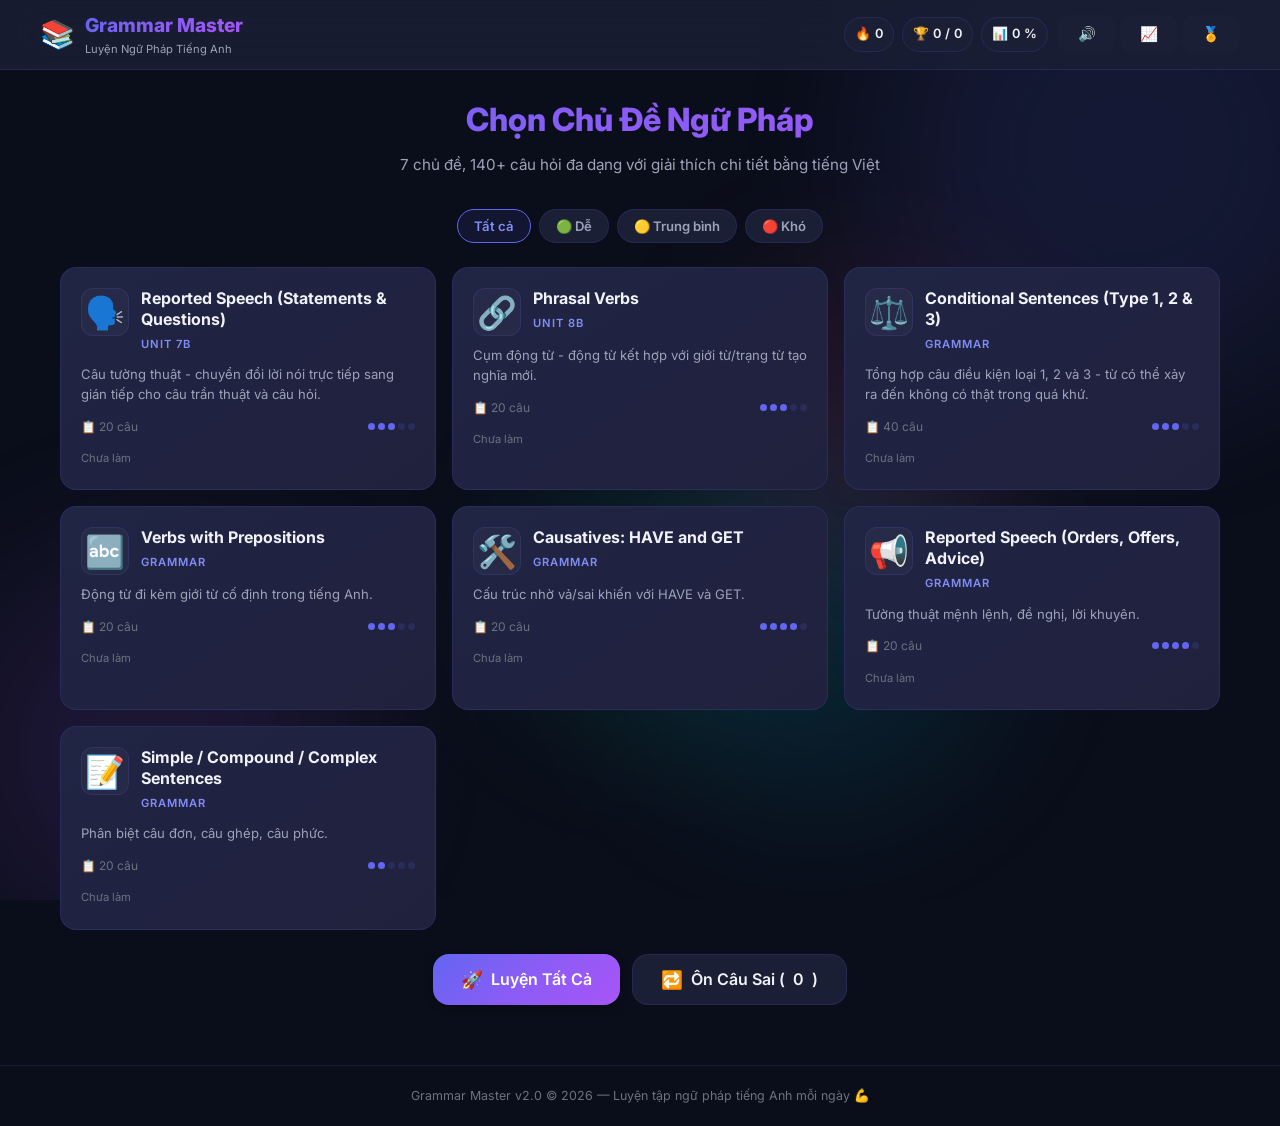
==== index.html @ b8d9f256 "Initial commit for Grammar Master v2.0" ====
<!DOCTYPE html>
<html lang="vi">
<head>
    <meta charset="UTF-8">
    <meta name="viewport" content="width=device-width, initial-scale=1.0">
    <title>Grammar Master | Luyện Ngữ Pháp Tiếng Anh</title>
    <meta name="description" content="Ứng dụng luyện tập ngữ pháp tiếng Anh với chấm điểm và giải thích chi tiết bằng tiếng Việt">
    <link rel="manifest" href="manifest.json">
    <meta name="theme-color" content="#6366f1">
    <meta name="apple-mobile-web-app-capable" content="yes">
    <link rel="preconnect" href="https://fonts.googleapis.com">
    <link rel="preconnect" href="https://fonts.gstatic.com" crossorigin>
    <link href="https://fonts.googleapis.com/css2?family=Inter:wght@300;400;500;600;700;800;900&display=swap" rel="stylesheet">
    <link rel="stylesheet" href="styles.css">
</head>
<body>
    <div class="bg-animation"><div class="floating-shape shape-1"></div><div class="floating-shape shape-2"></div><div class="floating-shape shape-3"></div><div class="floating-shape shape-4"></div><div class="floating-shape shape-5"></div></div>

    <!-- Achievement Toast -->
    <div class="achievement-toast hidden" id="achievementToast">
        <div class="achievement-toast-icon" id="achievementToastIcon">🏅</div>
        <div class="achievement-toast-content">
            <div class="achievement-toast-title" id="achievementToastTitle">Thành tích mới!</div>
            <div class="achievement-toast-desc" id="achievementToastDesc"></div>
        </div>
    </div>

    <!-- Header -->
    <header class="header" id="header">
        <div class="header-content">
            <div class="logo" onclick="backToTopics()" style="cursor:pointer">
                <div class="logo-icon">📚</div>
                <div class="logo-text">
                    <h1>Grammar Master</h1>
                    <p>Luyện Ngữ Pháp Tiếng Anh</p>
                </div>
            </div>
            <div class="header-right">
                <div class="header-stats" id="headerStats">
                    <div class="stat-badge"><span class="stat-icon">🔥</span><span id="streakCount">0</span></div>
                    <div class="stat-badge"><span class="stat-icon">🏆</span><span id="totalScore">0</span>/<span id="totalQuestions">0</span></div>
                    <div class="stat-badge"><span class="stat-icon">📊</span><span id="accuracy">0</span>%</div>
                </div>
                <div class="header-actions">
                    <button class="btn btn-icon-only" id="soundToggle" onclick="toggleSound()" title="Âm thanh">🔊</button>
                    <button class="btn btn-icon-only" id="statsBtn" onclick="showStatsPage()" title="Thống kê">📈</button>
                    <button class="btn btn-icon-only" id="achieveBtn" onclick="showAchievementsPage()" title="Thành tích">🏅</button>
                </div>
            </div>
        </div>
    </header>

    <main class="main-content">
        <!-- TOPIC SELECTION -->
        <section class="topic-selection" id="topicSelection">
            <div class="section-header">
                <h2 class="section-title">Chọn Chủ Đề Ngữ Pháp</h2>
                <p class="section-subtitle">7 chủ đề, 140+ câu hỏi đa dạng với giải thích chi tiết bằng tiếng Việt</p>
            </div>
            <!-- Difficulty Filter -->
            <div class="filter-bar" id="filterBar">
                <button class="filter-btn active" data-filter="all" onclick="setFilter('all')">Tất cả</button>
                <button class="filter-btn" data-filter="1" onclick="setFilter('1')">🟢 Dễ</button>
                <button class="filter-btn" data-filter="2" onclick="setFilter('2')">🟡 Trung bình</button>
                <button class="filter-btn" data-filter="3" onclick="setFilter('3')">🔴 Khó</button>
            </div>
            <div class="topic-grid" id="topicGrid"></div>
            <div class="action-buttons-row">
                <button class="btn btn-primary btn-xl" onclick="startPracticeAll()"><span class="btn-icon">🚀</span> Luyện Tất Cả</button>
                <button class="btn btn-secondary btn-xl" id="reviewWrongBtn" onclick="startReviewWrong()"><span class="btn-icon">🔁</span> Ôn Câu Sai (<span id="wrongCount">0</span>)</button>
            </div>
        </section>

        <!-- QUIZ SECTION -->
        <section class="quiz-section hidden" id="quizSection">
            <div class="quiz-header">
                <button class="btn btn-ghost" onclick="backToTopics()"><span>←</span> Quay Lại</button>
                <div class="quiz-topic-title" id="quizTopicTitle"></div>
                <div class="quiz-progress"><span id="currentQ">1</span>/<span id="totalQ">10</span></div>
            </div>
            <div class="theory-panel" id="theoryPanel">
                <div class="theory-toggle" onclick="toggleTheory()"><span class="theory-icon">📖</span><span>Xem Lý Thuyết</span><span class="toggle-arrow" id="toggleArrow">▼</span></div>
                <div class="theory-content hidden" id="theoryContent"></div>
            </div>
            <div class="progress-bar-container"><div class="progress-bar" id="progressBar" style="width:0%"></div></div>
            <!-- Streak indicator -->
            <div class="streak-indicator hidden" id="streakIndicator"><span id="streakText">🔥 2 câu đúng liên tiếp!</span></div>
            <!-- Question Card -->
            <div class="question-card" id="questionCard">
                <div class="question-header-row">
                    <div class="question-number" id="questionNumber">Câu 1</div>
                    <div class="difficulty-badge" id="difficultyBadge">🟢 Dễ</div>
                </div>
                <div class="question-text" id="questionText"></div>
                <div class="options-container" id="optionsContainer"></div>
                <div class="feedback-container hidden" id="feedbackContainer">
                    <div class="feedback-icon" id="feedbackIcon"></div>
                    <div class="feedback-text" id="feedbackText"></div>
                    <div class="explanation" id="explanation"></div>
                </div>
                <div class="question-actions"><button class="btn btn-primary hidden" id="nextBtn" onclick="nextQuestion()">Câu Tiếp Theo →</button></div>
            </div>
        </section>

        <!-- RESULTS SECTION -->
        <section class="results-section hidden" id="resultsSection">
            <div class="results-card">
                <div class="results-header">
                    <div class="results-emoji" id="resultsEmoji">🎉</div>
                    <h2 class="results-title" id="resultsTitle">Hoàn Thành!</h2>
                    <p class="results-subtitle" id="resultsSubtitle"></p>
                </div>
                <div class="results-stats">
                    <div class="result-stat"><div class="result-stat-value" id="resCorrect">0</div><div class="result-stat-label">Đúng ✅</div></div>
                    <div class="result-stat"><div class="result-stat-value" id="resWrong">0</div><div class="result-stat-label">Sai ❌</div></div>
                    <div class="result-stat"><div class="result-stat-value" id="resScore">0%</div><div class="result-stat-label">Điểm 📊</div></div>
                </div>
                <div class="score-ring-container">
                    <svg class="score-ring" viewBox="0 0 200 200">
                        <defs><linearGradient id="scoreGradient" x1="0%" y1="0%" x2="100%" y2="0%"><stop offset="0%" stop-color="#6366f1"/><stop offset="50%" stop-color="#8b5cf6"/><stop offset="100%" stop-color="#a855f7"/></linearGradient></defs>
                        <circle class="score-ring-bg" cx="100" cy="100" r="85"/>
                        <circle class="score-ring-fill" id="scoreRingFill" cx="100" cy="100" r="85"/>
                    </svg>
                    <div class="score-ring-text" id="scoreRingText">0%</div>
                </div>
                <div class="review-section">
                    <h3 class="review-title">📝 Xem Lại Các Câu Trả Lời</h3>
                    <div class="review-list" id="reviewList"></div>
                </div>
                <div class="results-actions">
                    <button class="btn btn-primary" onclick="retryQuiz()">🔄 Làm Lại</button>
                    <button class="btn btn-secondary" onclick="backToTopics()">📚 Chọn Chủ Đề Khác</button>
                </div>
            </div>
        </section>

        <!-- STATS PAGE -->
        <section class="stats-page hidden" id="statsPage">
            <div class="page-header"><button class="btn btn-ghost" onclick="backToTopics()">← Quay Lại</button><h2>📈 Thống Kê Tiến Bộ</h2></div>
            <div class="stats-overview" id="statsOverview"></div>
            <div class="stats-chart-container">
                <h3>Lịch sử điểm số</h3>
                <canvas id="progressChart" width="700" height="300"></canvas>
            </div>
            <div class="stats-by-topic" id="statsByTopic"></div>
        </section>

        <!-- ACHIEVEMENTS PAGE -->
        <section class="achievements-page hidden" id="achievementsPage">
            <div class="page-header"><button class="btn btn-ghost" onclick="backToTopics()">← Quay Lại</button><h2>🏅 Thành Tích</h2></div>
            <div class="achievements-grid" id="achievementsGrid"></div>
        </section>
    </main>

    <footer class="footer"><p>Grammar Master v2.0 © 2026 — Luyện tập ngữ pháp tiếng Anh mỗi ngày 💪</p></footer>
    <script src="sounds.js"></script>
    <script src="grammar-data.js"></script>
    <script src="app.js"></script>
    <script>if('serviceWorker' in navigator){navigator.serviceWorker.register('./sw.js');}</script>
</body>
</html>
---- styles.css ----
/* ============================================
   DESIGN SYSTEM
   ============================================ */
:root {
    --bg-primary:#0a0e1a; --bg-secondary:#111827; --bg-card:#1a1f35; --bg-card-hover:#222845;
    --bg-glass:rgba(26,31,53,0.85); --bg-glass-light:rgba(255,255,255,0.03);
    --text-primary:#f0f2f8; --text-secondary:#9ca3b8; --text-muted:#6b7280;
    --accent-primary:#6366f1; --accent-primary-light:#818cf8; --accent-primary-dark:#4f46e5;
    --accent-secondary:#06b6d4; --accent-green:#10b981; --accent-green-light:#34d399;
    --accent-red:#ef4444; --accent-red-light:#f87171; --accent-amber:#f59e0b;
    --accent-purple:#a855f7; --accent-pink:#ec4899;
    --gradient-primary:linear-gradient(135deg,#6366f1,#8b5cf6,#a855f7);
    --gradient-success:linear-gradient(135deg,#10b981,#06b6d4);
    --gradient-danger:linear-gradient(135deg,#ef4444,#ec4899);
    --border-color:rgba(99,102,241,0.15); --border-color-hover:rgba(99,102,241,0.35);
    --shadow-sm:0 2px 8px rgba(0,0,0,0.3); --shadow-md:0 4px 16px rgba(0,0,0,0.4);
    --shadow-lg:0 8px 32px rgba(0,0,0,0.5); --shadow-glow:0 0 30px rgba(99,102,241,0.15);
    --shadow-glow-green:0 0 20px rgba(16,185,129,0.2); --shadow-glow-red:0 0 20px rgba(239,68,68,0.2);
    --radius-sm:8px; --radius-md:12px; --radius-lg:16px; --radius-xl:24px; --radius-full:9999px;
    --transition-fast:150ms cubic-bezier(0.4,0,0.2,1); --transition-base:250ms cubic-bezier(0.4,0,0.2,1);
    --transition-smooth:400ms cubic-bezier(0.25,0.46,0.45,0.94);
}

*,*::before,*::after{margin:0;padding:0;box-sizing:border-box;}
html{scroll-behavior:smooth;-webkit-font-smoothing:antialiased;}
body{font-family:'Inter',-apple-system,sans-serif;background:var(--bg-primary);color:var(--text-primary);line-height:1.6;min-height:100vh;overflow-x:hidden;}

/* BG ANIMATION */
.bg-animation{position:fixed;top:0;left:0;width:100%;height:100%;z-index:0;pointer-events:none;overflow:hidden;}
.floating-shape{position:absolute;border-radius:50%;filter:blur(80px);opacity:0.12;animation:float 20s infinite ease-in-out;}
.shape-1{width:500px;height:500px;background:var(--accent-primary);top:-100px;right:-100px;}
.shape-2{width:400px;height:400px;background:var(--accent-purple);bottom:-50px;left:-50px;animation-delay:-5s;}
.shape-3{width:350px;height:350px;background:var(--accent-secondary);top:50%;left:50%;animation-delay:-10s;}
.shape-4{width:300px;height:300px;background:var(--accent-pink);top:30%;right:20%;animation-delay:-15s;}
.shape-5{width:250px;height:250px;background:var(--accent-green);bottom:20%;right:40%;animation-delay:-8s;}
@keyframes float{0%,100%{transform:translate(0,0) scale(1);}25%{transform:translate(50px,-80px) scale(1.1);}50%{transform:translate(-40px,60px) scale(0.95);}75%{transform:translate(70px,40px) scale(1.05);}}

/* HEADER */
.header{position:sticky;top:0;z-index:100;background:var(--bg-glass);backdrop-filter:blur(20px);border-bottom:1px solid var(--border-color);padding:10px 20px;}
.header-content{max-width:1200px;margin:0 auto;display:flex;align-items:center;justify-content:space-between;gap:12px;}
.logo{display:flex;align-items:center;gap:10px;}
.logo-icon{font-size:28px;animation:bounce-slow 3s ease-in-out infinite;}
@keyframes bounce-slow{0%,100%{transform:translateY(0);}50%{transform:translateY(-4px);}}
.logo-text h1{font-size:1.2rem;font-weight:800;background:var(--gradient-primary);-webkit-background-clip:text;-webkit-text-fill-color:transparent;background-clip:text;}
.logo-text p{font-size:0.7rem;color:var(--text-secondary);}
.header-right{display:flex;align-items:center;gap:10px;}
.header-stats{display:flex;gap:8px;}
.stat-badge{display:flex;align-items:center;gap:4px;background:var(--bg-card);border:1px solid var(--border-color);padding:6px 10px;border-radius:var(--radius-full);font-size:0.8rem;font-weight:600;}
.header-actions{display:flex;gap:4px;}
.btn-icon-only{background:var(--bg-card);border:1px solid var(--border-color);color:var(--text-primary);padding:6px 10px;border-radius:var(--radius-md);cursor:pointer;font-size:1rem;transition:all var(--transition-fast);}
.btn-icon-only:hover{border-color:var(--border-color-hover);background:var(--bg-card-hover);}

/* MAIN */
.main-content{position:relative;z-index:1;max-width:1200px;margin:0 auto;padding:24px 20px 60px;}
.hidden{display:none !important;}

/* SECTION HEADER */
.section-header{text-align:center;margin-bottom:32px;}
.section-title{font-size:2rem;font-weight:800;background:var(--gradient-primary);-webkit-background-clip:text;-webkit-text-fill-color:transparent;background-clip:text;margin-bottom:8px;}
.section-subtitle{font-size:0.95rem;color:var(--text-secondary);max-width:550px;margin:0 auto;}

/* FILTER BAR */
.filter-bar{display:flex;gap:8px;justify-content:center;margin-bottom:24px;flex-wrap:wrap;}
.filter-btn{padding:8px 16px;border-radius:var(--radius-full);border:1px solid var(--border-color);background:var(--bg-card);color:var(--text-secondary);cursor:pointer;font-family:'Inter',sans-serif;font-size:0.82rem;font-weight:600;transition:all var(--transition-fast);}
.filter-btn.active,.filter-btn:hover{border-color:var(--accent-primary);color:var(--accent-primary-light);background:rgba(99,102,241,0.1);}

/* TOPIC GRID */
.topic-grid{display:grid;grid-template-columns:repeat(auto-fill,minmax(300px,1fr));gap:16px;margin-bottom:24px;}
.topic-card{background:linear-gradient(145deg,rgba(99,102,241,0.08),rgba(168,85,247,0.04));background-color:var(--bg-card);border:1px solid var(--border-color);border-radius:var(--radius-lg);padding:20px;cursor:pointer;transition:all var(--transition-smooth);position:relative;overflow:hidden;}
.topic-card::before{content:'';position:absolute;top:0;left:0;right:0;height:3px;background:var(--gradient-primary);opacity:0;transition:opacity var(--transition-base);}
.topic-card:hover{transform:translateY(-4px);border-color:var(--border-color-hover);box-shadow:var(--shadow-glow);}
.topic-card:hover::before{opacity:1;}
.topic-card-header{display:flex;align-items:flex-start;gap:12px;margin-bottom:10px;}
.topic-emoji{font-size:2rem;width:48px;height:48px;display:flex;align-items:center;justify-content:center;background:var(--bg-glass-light);border-radius:var(--radius-md);border:1px solid var(--border-color);flex-shrink:0;}
.topic-info h3{font-size:1rem;font-weight:700;line-height:1.3;}
.topic-info .topic-unit{font-size:0.7rem;color:var(--accent-primary-light);font-weight:600;text-transform:uppercase;letter-spacing:1px;}
.topic-description{font-size:0.82rem;color:var(--text-secondary);line-height:1.5;margin-bottom:12px;}
.topic-meta{display:flex;align-items:center;justify-content:space-between;margin-bottom:8px;}
.topic-question-count{font-size:0.75rem;color:var(--text-muted);display:flex;align-items:center;gap:4px;}
.topic-difficulty{display:flex;gap:3px;}
.difficulty-dot{width:7px;height:7px;border-radius:50%;background:var(--border-color);}
.difficulty-dot.active{background:var(--accent-primary);}
.topic-completion{height:4px;background:rgba(99,102,241,0.1);border-radius:var(--radius-full);overflow:hidden;margin-bottom:4px;}
.completion-bar{height:100%;background:var(--gradient-primary);border-radius:var(--radius-full);transition:width 0.5s;}
.completion-text{font-size:0.7rem;color:var(--text-muted);}
.start-badge{display:inline-flex;font-size:0.75rem;font-weight:600;color:var(--accent-primary-light);opacity:0;transform:translateX(-8px);transition:all var(--transition-base);float:right;}
.topic-card:hover .start-badge{opacity:1;transform:translateX(0);}

/* ACTION BUTTONS */
.action-buttons-row{display:flex;gap:12px;justify-content:center;flex-wrap:wrap;margin-top:8px;}
.btn{display:inline-flex;align-items:center;gap:8px;padding:10px 20px;border:none;border-radius:var(--radius-md);font-family:'Inter',sans-serif;font-size:0.9rem;font-weight:600;cursor:pointer;transition:all var(--transition-base);outline:none;}
.btn:active{transform:scale(0.97);}
.btn-primary{background:var(--gradient-primary);color:white;box-shadow:var(--shadow-sm);}
.btn-primary:hover{box-shadow:var(--shadow-glow);transform:translateY(-2px);}
.btn-secondary{background:var(--bg-card);color:var(--text-primary);border:1px solid var(--border-color);}
.btn-secondary:hover{border-color:var(--border-color-hover);background:var(--bg-card-hover);}
.btn-ghost{background:transparent;color:var(--text-secondary);padding:8px 12px;}
.btn-ghost:hover{color:var(--text-primary);background:var(--bg-glass-light);}
.btn-xl{padding:14px 28px;font-size:1rem;border-radius:var(--radius-lg);}
.btn-icon{font-size:1.1em;}

/* QUIZ SECTION */
.quiz-section{max-width:780px;margin:0 auto;}
.quiz-header{display:flex;align-items:center;justify-content:space-between;margin-bottom:16px;flex-wrap:wrap;gap:8px;}
.quiz-topic-title{font-size:0.95rem;font-weight:700;}
.quiz-progress{font-size:0.85rem;font-weight:600;color:var(--accent-primary-light);background:var(--bg-card);border:1px solid var(--border-color);padding:5px 12px;border-radius:var(--radius-full);}

/* Theory */
.theory-panel{background:var(--bg-card);border:1px solid var(--border-color);border-radius:var(--radius-lg);margin-bottom:16px;overflow:hidden;}
.theory-toggle{display:flex;align-items:center;gap:10px;padding:12px 18px;cursor:pointer;font-size:0.88rem;font-weight:600;color:var(--accent-primary-light);transition:background var(--transition-fast);}
.theory-toggle:hover{background:var(--bg-glass-light);}
.toggle-arrow{margin-left:auto;transition:transform var(--transition-base);font-size:0.75rem;}
.toggle-arrow.rotated{transform:rotate(180deg);}
.theory-content{padding:0 18px 18px;font-size:0.85rem;color:var(--text-secondary);line-height:1.7;border-top:1px solid var(--border-color);padding-top:14px;}
.theory-content h4{color:var(--accent-primary-light);font-weight:700;margin:10px 0 5px;font-size:0.88rem;}
.theory-content h4:first-child{margin-top:0;}
.theory-content ul{padding-left:18px;margin:5px 0;}
.theory-content li{margin-bottom:3px;}
.theory-content .example{background:var(--bg-glass-light);border-left:3px solid var(--accent-primary);padding:8px 12px;border-radius:0 var(--radius-sm) var(--radius-sm) 0;margin:6px 0;font-style:italic;color:var(--text-primary);}
.theory-content .grammar-table{width:100%;border-collapse:collapse;margin:8px 0;}
.theory-content .grammar-table th,.theory-content .grammar-table td{border:1px solid var(--border-color);padding:6px 10px;text-align:left;font-size:0.82rem;}
.theory-content .grammar-table th{background:rgba(99,102,241,0.1);color:var(--accent-primary-light);font-weight:600;}

/* Progress Bar */
.progress-bar-container{height:4px;background:var(--bg-card);border-radius:var(--radius-full);margin-bottom:16px;overflow:hidden;}
.progress-bar{height:100%;background:var(--gradient-primary);border-radius:var(--radius-full);transition:width var(--transition-smooth);}

/* Streak Indicator */
.streak-indicator{text-align:center;padding:8px;margin-bottom:12px;background:rgba(245,158,11,0.1);border:1px solid rgba(245,158,11,0.3);border-radius:var(--radius-md);animation:pulse-glow 1s ease-in-out infinite;}
@keyframes pulse-glow{0%,100%{box-shadow:0 0 5px rgba(245,158,11,0.1);}50%{box-shadow:0 0 15px rgba(245,158,11,0.3);}}
#streakText{font-size:0.88rem;font-weight:700;color:var(--accent-amber);}

/* Question Card */
.question-card{background:var(--bg-card);border:1px solid var(--border-color);border-radius:var(--radius-xl);padding:28px;box-shadow:var(--shadow-md);animation:slideUp 0.4s ease;}
@keyframes slideUp{from{opacity:0;transform:translateY(20px);}to{opacity:1;transform:translateY(0);}}
.question-header-row{display:flex;justify-content:space-between;align-items:center;margin-bottom:12px;}
.question-number{font-size:0.75rem;font-weight:700;text-transform:uppercase;letter-spacing:1.5px;color:var(--accent-primary-light);}
.difficulty-badge{font-size:0.72rem;font-weight:700;padding:4px 10px;border-radius:var(--radius-full);}
.diff-1{background:rgba(16,185,129,0.1);color:var(--accent-green-light);}
.diff-2{background:rgba(245,158,11,0.1);color:var(--accent-amber);}
.diff-3{background:rgba(239,68,68,0.1);color:var(--accent-red-light);}
.question-text{font-size:1.1rem;font-weight:500;margin-bottom:20px;line-height:1.7;}
.q-topic-label{color:var(--accent-primary-light);font-size:0.8em;font-weight:600;}

/* Multiple Choice Options */
.options-container{display:flex;flex-direction:column;gap:10px;margin-bottom:16px;}
.option-btn{display:flex;align-items:center;gap:12px;width:100%;padding:12px 16px;background:var(--bg-glass-light);border:2px solid var(--border-color);border-radius:var(--radius-md);cursor:pointer;transition:all var(--transition-base);text-align:left;font-family:'Inter',sans-serif;font-size:0.92rem;color:var(--text-primary);}
.option-btn:hover:not(.disabled){border-color:var(--accent-primary);background:rgba(99,102,241,0.08);transform:translateX(4px);}
.option-letter{width:30px;height:30px;display:flex;align-items:center;justify-content:center;border-radius:var(--radius-sm);background:var(--bg-card);border:1px solid var(--border-color);font-weight:700;font-size:0.82rem;flex-shrink:0;transition:all var(--transition-base);}
.option-btn:hover:not(.disabled) .option-letter{background:var(--accent-primary);border-color:var(--accent-primary);color:white;}
.option-btn.correct{border-color:var(--accent-green);background:rgba(16,185,129,0.1);box-shadow:var(--shadow-glow-green);}
.option-btn.correct .option-letter{background:var(--accent-green);border-color:var(--accent-green);color:white;}
.option-btn.wrong{border-color:var(--accent-red);background:rgba(239,68,68,0.08);box-shadow:var(--shadow-glow-red);}
.option-btn.wrong .option-letter{background:var(--accent-red);border-color:var(--accent-red);color:white;}
.option-btn.disabled{cursor:default;opacity:0.6;}
.option-btn.correct.disabled,.option-btn.wrong.disabled{opacity:1;}

/* Fill Input */
.fill-input-container{margin-bottom:16px;}
.fill-input{width:100%;padding:12px 16px;background:var(--bg-glass-light);border:2px solid var(--border-color);border-radius:var(--radius-md);font-family:'Inter',sans-serif;font-size:1rem;color:var(--text-primary);outline:none;transition:all var(--transition-base);}
.fill-input:focus{border-color:var(--accent-primary);box-shadow:0 0 0 4px rgba(99,102,241,0.15);}
.fill-input.correct{border-color:var(--accent-green);box-shadow:var(--shadow-glow-green);}
.fill-input.wrong{border-color:var(--accent-red);box-shadow:var(--shadow-glow-red);}
.fill-submit-btn{margin-top:10px;}

/* Reorder */
.reorder-container{margin-bottom:16px;}
.reorder-bank,.reorder-answer{min-height:50px;padding:10px;border-radius:var(--radius-md);display:flex;flex-wrap:wrap;gap:8px;margin-bottom:10px;}
.reorder-bank{background:var(--bg-glass-light);border:2px dashed var(--border-color);}
.reorder-answer{background:rgba(99,102,241,0.05);border:2px solid var(--accent-primary);min-height:52px;}
.reorder-word{padding:8px 14px;background:var(--bg-card);border:1px solid var(--border-color);border-radius:var(--radius-sm);cursor:pointer;font-weight:600;font-size:0.88rem;transition:all var(--transition-fast);user-select:none;}
.reorder-word:hover{background:var(--bg-card-hover);border-color:var(--accent-primary);}

/* Matching */
.matching-container{margin-bottom:16px;}
.matching-columns{display:grid;grid-template-columns:1fr 1fr;gap:16px;margin-bottom:12px;}
.match-item{padding:10px 14px;background:var(--bg-glass-light);border:2px solid var(--border-color);border-radius:var(--radius-md);cursor:pointer;text-align:center;font-size:0.88rem;font-weight:500;transition:all var(--transition-fast);}
.match-item:hover:not(.matched){border-color:var(--accent-primary);background:rgba(99,102,241,0.08);}
.match-item.selected{border-color:var(--accent-amber);background:rgba(245,158,11,0.1);box-shadow:0 0 10px rgba(245,158,11,0.2);}
.match-item.matched{border-color:var(--accent-green);background:rgba(16,185,129,0.08);opacity:0.7;cursor:default;}
.match-left{margin-bottom:8px;}
.match-right{margin-bottom:8px;}
.match-line-text{font-size:0.82rem;color:var(--accent-green-light);padding:3px 0;font-weight:500;}

/* Feedback */
.feedback-container{padding:18px;border-radius:var(--radius-md);margin-top:14px;animation:fadeIn 0.3s ease;}
.feedback-container.correct-feedback{background:rgba(16,185,129,0.08);border:1px solid rgba(16,185,129,0.2);}
.feedback-container.wrong-feedback{background:rgba(239,68,68,0.06);border:1px solid rgba(239,68,68,0.15);}
@keyframes fadeIn{from{opacity:0;transform:translateY(8px);}to{opacity:1;transform:translateY(0);}}
.feedback-icon{font-size:1.6rem;margin-bottom:6px;}
.feedback-text{font-size:0.95rem;font-weight:700;margin-bottom:8px;}
.feedback-container.correct-feedback .feedback-text{color:var(--accent-green-light);}
.feedback-container.wrong-feedback .feedback-text{color:var(--accent-red-light);}
.explanation{font-size:0.85rem;color:var(--text-secondary);line-height:1.7;}
.explanation strong{color:var(--accent-primary-light);}
.explanation .correct-answer{display:inline;background:rgba(16,185,129,0.15);color:var(--accent-green-light);padding:1px 6px;border-radius:4px;font-weight:600;}
.question-actions{display:flex;justify-content:flex-end;margin-top:14px;}

/* RESULTS */
.results-section{max-width:700px;margin:0 auto;}
.results-card{background:var(--bg-card);border:1px solid var(--border-color);border-radius:var(--radius-xl);padding:36px 28px;box-shadow:var(--shadow-lg);animation:slideUp 0.5s ease;}
.results-header{text-align:center;margin-bottom:28px;}
.results-emoji{font-size:3.5rem;margin-bottom:10px;animation:bounce-slow 2s ease-in-out infinite;}
.results-title{font-size:1.8rem;font-weight:800;background:var(--gradient-primary);-webkit-background-clip:text;-webkit-text-fill-color:transparent;background-clip:text;margin-bottom:6px;}
.results-subtitle{font-size:1rem;color:var(--text-secondary);}
.results-stats{display:grid;grid-template-columns:repeat(3,1fr);gap:12px;margin-bottom:28px;}
.result-stat{text-align:center;padding:16px 10px;background:var(--bg-glass-light);border:1px solid var(--border-color);border-radius:var(--radius-md);}
.result-stat-value{font-size:1.8rem;font-weight:800;margin-bottom:2px;}
.result-stat-label{font-size:0.75rem;color:var(--text-secondary);}
.score-ring-container{position:relative;width:160px;height:160px;margin:0 auto 28px;}
.score-ring{width:100%;height:100%;transform:rotate(-90deg);}
.score-ring-bg{fill:none;stroke:var(--border-color);stroke-width:10;}
.score-ring-fill{fill:none;stroke:url(#scoreGradient);stroke-width:10;stroke-linecap:round;stroke-dasharray:534;stroke-dashoffset:534;transition:stroke-dashoffset 1.5s ease-out;}
.score-ring-text{position:absolute;top:50%;left:50%;transform:translate(-50%,-50%);font-size:2.2rem;font-weight:800;background:var(--gradient-primary);-webkit-background-clip:text;-webkit-text-fill-color:transparent;background-clip:text;}
.review-section{margin-top:20px;margin-bottom:24px;}
.review-title{font-size:1rem;font-weight:700;margin-bottom:12px;}
.review-list{display:flex;flex-direction:column;gap:10px;max-height:450px;overflow-y:auto;padding-right:6px;}
.review-list::-webkit-scrollbar{width:5px;}
.review-list::-webkit-scrollbar-track{background:var(--bg-glass-light);border-radius:3px;}
.review-list::-webkit-scrollbar-thumb{background:var(--border-color);border-radius:3px;}
.review-item{padding:14px;border-radius:var(--radius-md);border:1px solid var(--border-color);background:var(--bg-glass-light);}
.review-item.review-correct{border-left:4px solid var(--accent-green);}
.review-item.review-wrong{border-left:4px solid var(--accent-red);}
.review-item-header{display:flex;justify-content:space-between;margin-bottom:6px;}
.review-item-number{font-size:0.72rem;font-weight:700;color:var(--text-muted);text-transform:uppercase;letter-spacing:1px;}
.review-item-question{font-size:0.85rem;margin-bottom:8px;line-height:1.5;}
.review-item-answer{font-size:0.78rem;color:var(--text-secondary);line-height:1.5;}
.review-item-answer .your-answer{color:var(--accent-red-light);}
.review-item-answer .correct-answer-text{color:var(--accent-green-light);font-weight:600;}
.review-item-explanation{margin-top:6px;padding-top:6px;border-top:1px solid var(--border-color);font-size:0.78rem;color:var(--text-muted);line-height:1.5;}
.results-actions{display:flex;gap:10px;justify-content:center;flex-wrap:wrap;}

/* STATS PAGE */
.page-header{display:flex;align-items:center;gap:16px;margin-bottom:24px;}
.page-header h2{font-size:1.4rem;font-weight:800;background:var(--gradient-primary);-webkit-background-clip:text;-webkit-text-fill-color:transparent;background-clip:text;}
.stats-grid{display:grid;grid-template-columns:repeat(auto-fill,minmax(150px,1fr));gap:12px;margin-bottom:28px;}
.stat-card{text-align:center;padding:18px 10px;background:var(--bg-card);border:1px solid var(--border-color);border-radius:var(--radius-md);transition:all var(--transition-fast);}
.stat-card:hover{border-color:var(--border-color-hover);box-shadow:var(--shadow-glow);}
.stat-card-value{font-size:1.8rem;font-weight:800;background:var(--gradient-primary);-webkit-background-clip:text;-webkit-text-fill-color:transparent;background-clip:text;}
.stat-card-label{font-size:0.75rem;color:var(--text-secondary);margin-top:4px;}
.stats-chart-container{background:var(--bg-card);border:1px solid var(--border-color);border-radius:var(--radius-lg);padding:24px;margin-bottom:24px;}
.stats-chart-container h3{font-size:1rem;font-weight:700;margin-bottom:16px;color:var(--text-primary);}
.stats-chart-container canvas{width:100%!important;height:auto!important;}
.stats-by-topic h3{font-size:1rem;font-weight:700;margin-bottom:12px;}
.topic-stat-row{display:flex;justify-content:space-between;align-items:center;padding:10px 14px;background:var(--bg-card);border:1px solid var(--border-color);border-radius:var(--radius-md);margin-bottom:8px;}
.topic-stat-name{font-size:0.85rem;font-weight:600;}
.topic-stat-detail{font-size:0.78rem;color:var(--text-muted);}

/* ACHIEVEMENTS PAGE */
.achievements-grid{display:grid;grid-template-columns:repeat(auto-fill,minmax(280px,1fr));gap:12px;}
.achievement-card{display:flex;align-items:center;gap:14px;padding:18px;background:var(--bg-card);border:1px solid var(--border-color);border-radius:var(--radius-lg);transition:all var(--transition-base);}
.achievement-card.unlocked{border-color:rgba(16,185,129,0.3);background:rgba(16,185,129,0.03);}
.achievement-card.locked{opacity:0.5;}
.achievement-card.unlocked:hover{box-shadow:var(--shadow-glow-green);transform:translateY(-2px);}
.achievement-icon{font-size:2rem;width:48px;height:48px;display:flex;align-items:center;justify-content:center;background:var(--bg-glass-light);border-radius:var(--radius-md);flex-shrink:0;}
.achievement-info h4{font-size:0.92rem;font-weight:700;margin-bottom:2px;}
.achievement-info p{font-size:0.78rem;color:var(--text-secondary);}
.unlock-date{font-size:0.72rem;color:var(--accent-green-light);font-weight:600;}
.lock-text{font-size:0.72rem;color:var(--text-muted);}

/* ACHIEVEMENT TOAST */
.achievement-toast{position:fixed;top:80px;right:20px;z-index:200;display:flex;align-items:center;gap:12px;padding:14px 20px;background:var(--bg-card);border:1px solid rgba(16,185,129,0.4);border-radius:var(--radius-lg);box-shadow:0 8px 30px rgba(16,185,129,0.2);transform:translateX(120%);transition:transform 0.5s cubic-bezier(0.34,1.56,0.64,1);}
.achievement-toast.toast-show{transform:translateX(0);}
.achievement-toast-icon{font-size:2rem;}
.achievement-toast-title{font-size:0.9rem;font-weight:700;color:var(--accent-green-light);}
.achievement-toast-desc{font-size:0.78rem;color:var(--text-secondary);}

/* FOOTER */
.footer{position:relative;z-index:1;text-align:center;padding:20px;font-size:0.78rem;color:var(--text-muted);border-top:1px solid var(--border-color);}

/* ANIMATIONS */
.shake{animation:shake 0.5s ease-in-out;}
@keyframes shake{0%,100%{transform:translateX(0);}10%,30%,50%,70%,90%{transform:translateX(-4px);}20%,40%,60%,80%{transform:translateX(4px);}}
.pulse{animation:pulse 0.3s ease;}
@keyframes pulse{0%{transform:scale(1);}50%{transform:scale(1.03);}100%{transform:scale(1);}}
.confetti{position:fixed;top:-10px;z-index:1000;pointer-events:none;font-size:1.5rem;animation:confetti-fall 3s ease-in forwards;}
@keyframes confetti-fall{0%{opacity:1;transform:translateY(0) rotate(0deg);}100%{opacity:0;transform:translateY(100vh) rotate(720deg);}}

/* RESPONSIVE */
@media(max-width:768px){
    .section-title{font-size:1.5rem;}
    .topic-grid{grid-template-columns:1fr;}
    .quiz-topic-title{font-size:0.85rem;}
    .question-card{padding:18px;}
    .question-text{font-size:0.95rem;}
    .results-stats{grid-template-columns:1fr;gap:8px;}
    .stats-grid{grid-template-columns:repeat(2,1fr);}
    .header-stats{display:none;}
    .achievements-grid{grid-template-columns:1fr;}
    .matching-columns{grid-template-columns:1fr;}
}
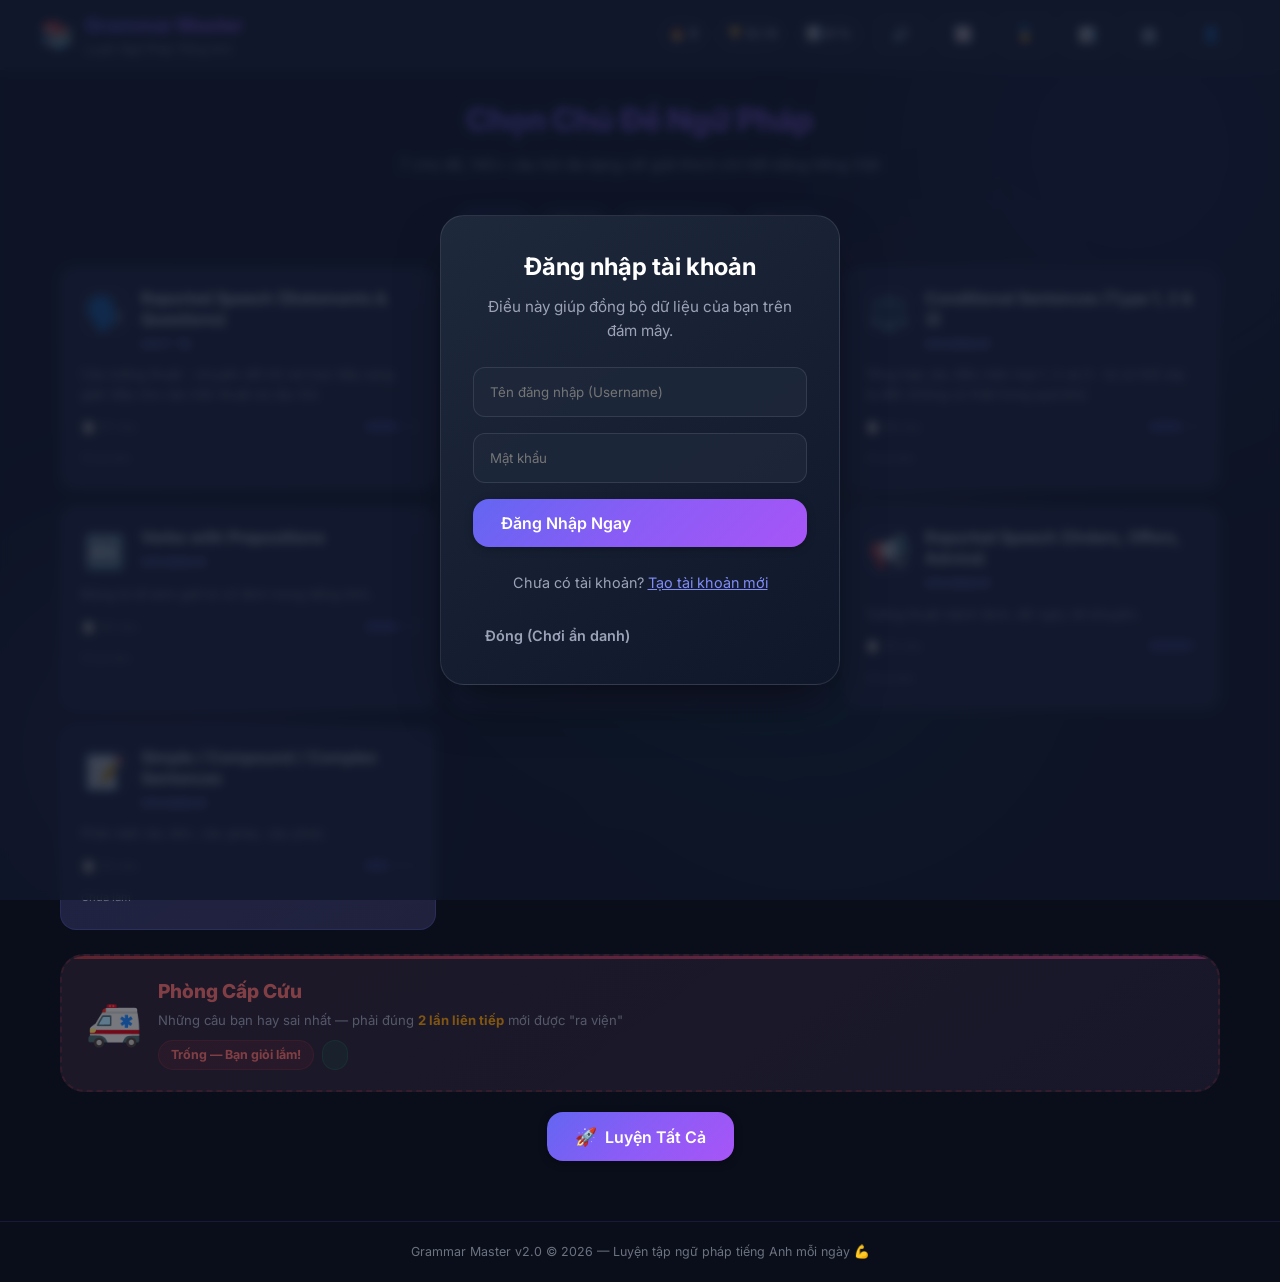
==== commit 678be994: "Add ER Room (Phòng Cấp Cứu) card & upgrade Web Speech API - Add prominent ER card on homepage showin" ====
--- a/index.html
+++ b/index.html
@@ -14,6 +14,32 @@
     <link rel="stylesheet" href="styles.css">
 </head>
 <body>
+    <!-- Auth Modal -->
+    <div class="auth-modal hidden" id="authModal">
+        <div class="auth-backdrop" onclick="closeAuth()"></div>
+        <div class="auth-card">
+            <h2 id="authTitle" style="color: #fff; margin-bottom: 0.5rem; text-align: center;">Đăng nhập tài khoản</h2>
+            <p id="authSubtitle" style="color: #9ca3b8; text-align: center; margin-bottom: 1.5rem; font-size: 0.95rem;">Điểu này giúp đồng bộ dữ liệu của bạn trên đám mây.</p>
+            <div class="auth-form" style="display: flex; flex-direction: column; gap: 1rem;">
+                <input type="text" id="authUsername" placeholder="Tên đăng nhập (Username)" autocomplete="off" style="padding: 1rem; border-radius: 0.75rem; border: 1px solid rgba(255,255,255,0.1); background: rgba(30,41,59,0.8); color: #fff; font-family: 'Inter';">
+                <input type="password" id="authPassword" placeholder="Mật khẩu" autocomplete="off" style="padding: 1rem; border-radius: 0.75rem; border: 1px solid rgba(255,255,255,0.1); background: rgba(30,41,59,0.8); color: #fff; font-family: 'Inter';">
+                <div class="auth-error hidden" id="authError" style="color: #ef4444; font-size: 0.85rem; text-align: center; padding: 0.5rem; background: rgba(239,68,68,0.1); border-radius: 0.5rem;">Lỗi</div>
+                <button class="btn btn-primary btn-xl" id="authSubmitBtn" onclick="submitAuth()">Đăng Nhập Ngay</button>
+                <div class="auth-switch" style="text-align: center; font-size: 0.9rem; color: #9ca3b8; margin-top: 0.5rem;">Chưa có tài khoản? <span class="auth-switch-link" onclick="toggleAuthMode()" style="color: #818cf8; cursor: pointer; text-decoration: underline;">Tạo tài khoản mới</span></div>
+                <button class="btn btn-ghost" onclick="closeAuth()" style="margin-top: 0.5rem;">Đóng (Chơi ẩn danh)</button>
+            </div>
+        </div>
+    </div>
+
+    <!-- Sync Toast -->
+    <div class="achievement-toast hidden" id="syncToast" style="bottom: 80px;">
+        <div class="achievement-toast-icon">☁️</div>
+        <div class="achievement-toast-content">
+            <div class="achievement-toast-title" id="syncToastTitle">Đồng bộ đám mây</div>
+            <div class="achievement-toast-desc" id="syncToastDesc">Đang cập nhật...</div>
+        </div>
+    </div>
+
     <div class="bg-animation"><div class="floating-shape shape-1"></div><div class="floating-shape shape-2"></div><div class="floating-shape shape-3"></div><div class="floating-shape shape-4"></div><div class="floating-shape shape-5"></div></div>
 
     <!-- Achievement Toast -->
@@ -45,6 +71,9 @@
                     <button class="btn btn-icon-only" id="soundToggle" onclick="toggleSound()" title="Âm thanh">🔊</button>
                     <button class="btn btn-icon-only" id="statsBtn" onclick="showStatsPage()" title="Thống kê">📈</button>
                     <button class="btn btn-icon-only" id="achieveBtn" onclick="showAchievementsPage()" title="Thành tích">🏅</button>
+                    <a href="dashboard.html" class="btn btn-icon-only" title="Dashboard" style="text-decoration:none; display:flex; align-items:center; justify-content:center;">📊</a>
+                    <a href="exams.html" class="btn btn-icon-only" title="Phòng luyện đề THPTQG" style="text-decoration:none; display:flex; align-items:center; justify-content:center;">🏛️</a>
+                    <button class="btn btn-icon-only" id="authBtn" onclick="openAuth()" title="Tài khoản thiết lập (Đồng bộ)">👤</button>
                 </div>
             </div>
         </div>
@@ -65,9 +94,22 @@
                 <button class="filter-btn" data-filter="3" onclick="setFilter('3')">🔴 Khó</button>
             </div>
             <div class="topic-grid" id="topicGrid"></div>
+            <!-- Phòng Cấp Cứu Card -->
+            <div class="er-card" id="erCard" onclick="startReviewWrong()">
+                <div class="er-card-icon">🚑</div>
+                <div class="er-card-content">
+                    <h3 class="er-card-title">Phòng Cấp Cứu</h3>
+                    <p class="er-card-desc">Những câu bạn hay sai nhất — phải đúng <strong>2 lần liên tiếp</strong> mới được "ra viện"</p>
+                    <div class="er-card-stats">
+                        <span class="er-stat-badge" id="erCount">0 câu đang kẹt</span>
+                        <span class="er-stat-badge er-stat-ready" id="erReady"></span>
+                    </div>
+                </div>
+                <div class="er-card-arrow">→</div>
+            </div>
+
             <div class="action-buttons-row">
                 <button class="btn btn-primary btn-xl" onclick="startPracticeAll()"><span class="btn-icon">🚀</span> Luyện Tất Cả</button>
-                <button class="btn btn-secondary btn-xl" id="reviewWrongBtn" onclick="startReviewWrong()"><span class="btn-icon">🔁</span> Ôn Câu Sai (<span id="wrongCount">0</span>)</button>
             </div>
         </section>
 
@@ -155,6 +197,7 @@
     <footer class="footer"><p>Grammar Master v2.0 © 2026 — Luyện tập ngữ pháp tiếng Anh mỗi ngày 💪</p></footer>
     <script src="sounds.js"></script>
     <script src="grammar-data.js"></script>
+    <script src="generated_bank.js"></script>
     <script src="app.js"></script>
     <script>if('serviceWorker' in navigator){navigator.serviceWorker.register('./sw.js');}</script>
 </body>
--- a/styles.css
+++ b/styles.css
@@ -86,6 +86,22 @@
 .start-badge{display:inline-flex;font-size:0.75rem;font-weight:600;color:var(--accent-primary-light);opacity:0;transform:translateX(-8px);transition:all var(--transition-base);float:right;}
 .topic-card:hover .start-badge{opacity:1;transform:translateX(0);}
 
+/* ER CARD (Phòng Cấp Cứu) */
+.er-card{display:flex;align-items:center;gap:16px;padding:20px 24px;margin-bottom:20px;background:linear-gradient(145deg,rgba(239,68,68,0.1),rgba(236,72,153,0.06));background-color:var(--bg-card);border:2px solid rgba(239,68,68,0.25);border-radius:var(--radius-xl);cursor:pointer;transition:all var(--transition-smooth);position:relative;overflow:hidden;}
+.er-card::before{content:'';position:absolute;top:0;left:0;right:0;height:3px;background:var(--gradient-danger);opacity:0.7;}
+.er-card:hover{transform:translateY(-4px);border-color:rgba(239,68,68,0.5);box-shadow:var(--shadow-glow-red);}
+.er-card-icon{font-size:2.8rem;flex-shrink:0;animation:bounce-slow 3s ease-in-out infinite;}
+.er-card-content{flex:1;min-width:0;}
+.er-card-title{font-size:1.2rem;font-weight:800;color:var(--accent-red-light);margin-bottom:4px;}
+.er-card-desc{font-size:0.82rem;color:var(--text-secondary);line-height:1.5;margin-bottom:10px;}
+.er-card-desc strong{color:var(--accent-amber);}
+.er-card-stats{display:flex;gap:8px;flex-wrap:wrap;}
+.er-stat-badge{font-size:0.78rem;font-weight:700;padding:4px 12px;border-radius:var(--radius-full);background:rgba(239,68,68,0.12);color:var(--accent-red-light);border:1px solid rgba(239,68,68,0.2);}
+.er-stat-ready{background:rgba(16,185,129,0.12);color:var(--accent-green-light);border-color:rgba(16,185,129,0.2);}
+.er-card-arrow{font-size:1.4rem;font-weight:800;color:var(--accent-red-light);opacity:0;transform:translateX(-8px);transition:all var(--transition-base);flex-shrink:0;}
+.er-card:hover .er-card-arrow{opacity:1;transform:translateX(0);}
+.er-card.er-empty{opacity:0.5;pointer-events:none;border-style:dashed;}
+
 /* ACTION BUTTONS */
 .action-buttons-row{display:flex;gap:12px;justify-content:center;flex-wrap:wrap;margin-top:8px;}
 .btn{display:inline-flex;align-items:center;gap:8px;padding:10px 20px;border:none;border-radius:var(--radius-md);font-family:'Inter',sans-serif;font-size:0.9rem;font-weight:600;cursor:pointer;transition:all var(--transition-base);outline:none;}
@@ -181,6 +197,12 @@
 .match-left{margin-bottom:8px;}
 .match-right{margin-bottom:8px;}
 .match-line-text{font-size:0.82rem;color:var(--accent-green-light);padding:3px 0;font-weight:500;}
+
+/* Speak Button */
+.speak-btn{cursor:pointer;font-size:1.1rem;filter:grayscale(0.3);transition:transform 0.1s,filter 0.2s;user-select:none;}
+.speak-btn:hover{transform:scale(1.25);filter:grayscale(0);}
+.speak-btn:active{transform:scale(0.95);}
+.speak-btn-mini{font-size:0.85rem;margin-right:2px;}
 
 /* Feedback */
 .feedback-container{padding:18px;border-radius:var(--radius-md);margin-top:14px;animation:fadeIn 0.3s ease;}
@@ -289,3 +311,44 @@
     .achievements-grid{grid-template-columns:1fr;}
     .matching-columns{grid-template-columns:1fr;}
 }
+
+/* Auth Modal Styles */
+.auth-modal {
+    position: fixed;
+    top: 0; left: 0; right: 0; bottom: 0;
+    z-index: 1000;
+    display: flex;
+    align-items: center;
+    justify-content: center;
+    opacity: 1;
+    transition: opacity 0.3s ease;
+}
+.auth-modal.hidden {
+    opacity: 0;
+    pointer-events: none;
+}
+.auth-backdrop {
+    position: absolute;
+    top: 0; left: 0; right: 0; bottom: 0;
+    background: rgba(15, 23, 42, 0.8);
+    backdrop-filter: blur(5px);
+}
+.auth-card {
+    position: relative;
+    background: linear-gradient(145deg, #1e293b, #0f172a);
+    border: 1px solid rgba(255,255,255,0.1);
+    border-radius: 1.5rem;
+    padding: 2rem;
+    width: 90%;
+    max-width: 400px;
+    z-index: 1001;
+    box-shadow: 0 25px 50px -12px rgba(0,0,0,0.5);
+    transform: translateY(0);
+    transition: transform 0.3s cubic-bezier(0.175, 0.885, 0.32, 1.275);
+}
+.auth-modal.hidden .auth-card {
+    transform: translateY(20px);
+}
+.auth-input {
+    width: 100%;
+}
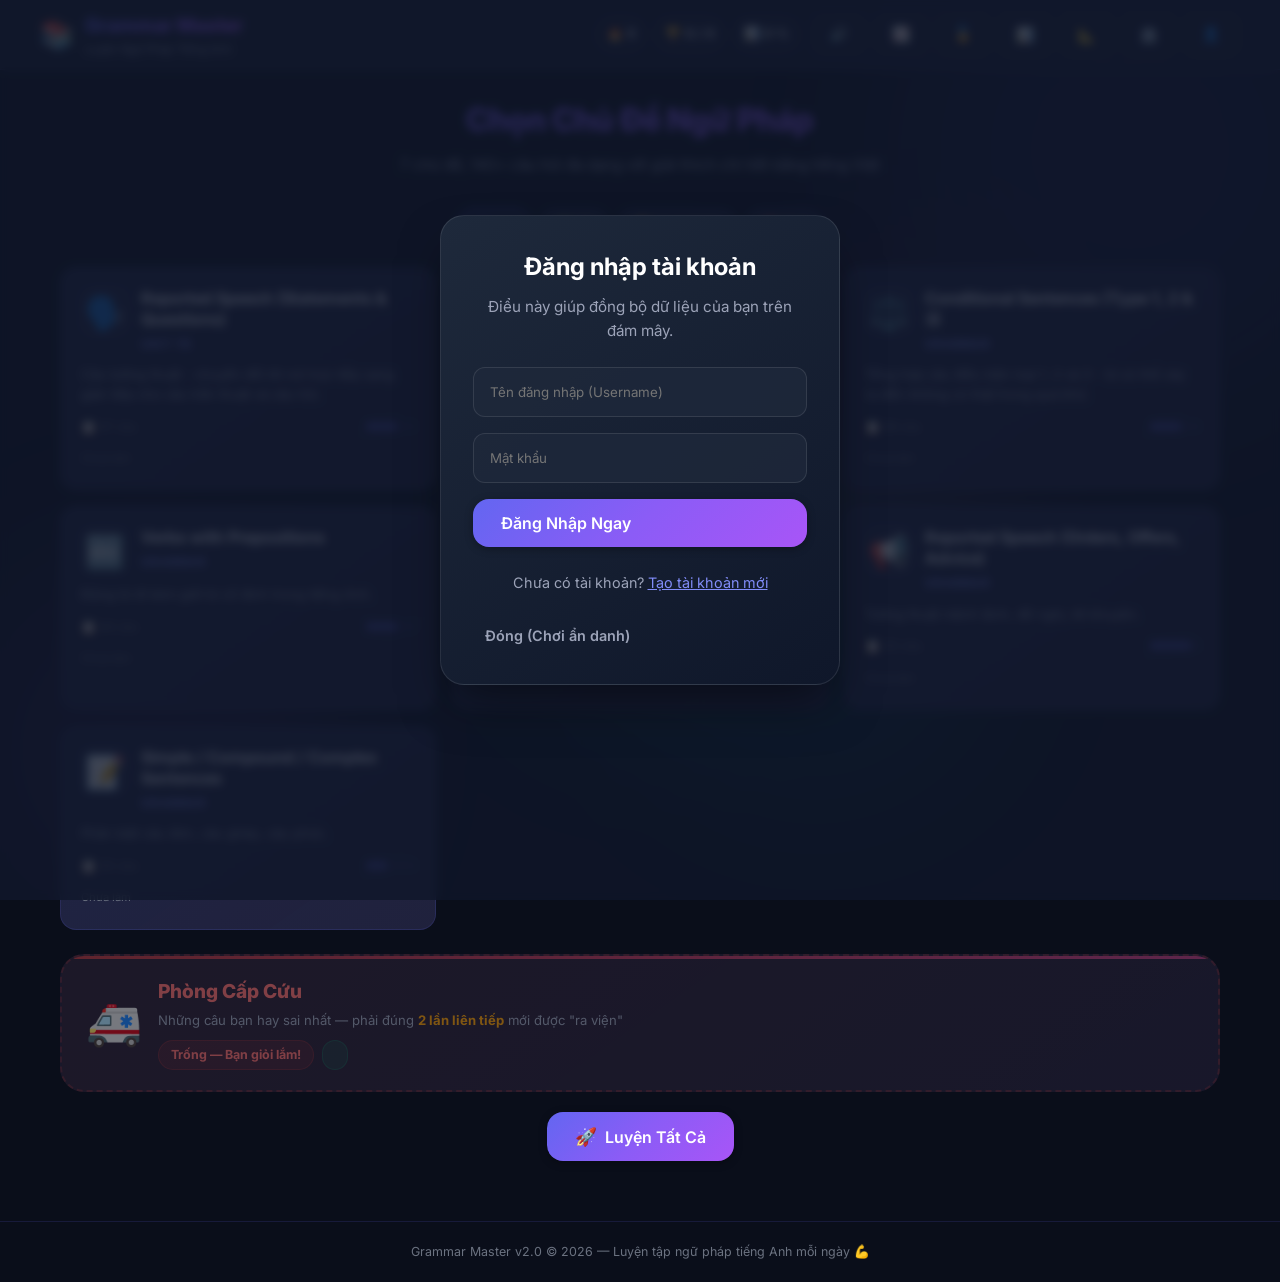
==== commit 7ed8d724: "feat: Add Matrix Review tab - On Ma Tran Cuoi Ky II (123 questions, 4 types, mock exam)" ====
--- a/index.html
+++ b/index.html
@@ -72,6 +72,7 @@
                     <button class="btn btn-icon-only" id="statsBtn" onclick="showStatsPage()" title="Thống kê">📈</button>
                     <button class="btn btn-icon-only" id="achieveBtn" onclick="showAchievementsPage()" title="Thành tích">🏅</button>
                     <a href="dashboard.html" class="btn btn-icon-only" title="Dashboard" style="text-decoration:none; display:flex; align-items:center; justify-content:center;">📊</a>
+                    <a href="matran.html" class="btn btn-icon-only" title="Ôn Ma Trận Cuối Kỳ II" style="text-decoration:none; display:flex; align-items:center; justify-content:center;">📐</a>
                     <a href="exams.html" class="btn btn-icon-only" title="Phòng luyện đề THPTQG" style="text-decoration:none; display:flex; align-items:center; justify-content:center;">🏛️</a>
                     <button class="btn btn-icon-only" id="authBtn" onclick="openAuth()" title="Tài khoản thiết lập (Đồng bộ)">👤</button>
                 </div>
